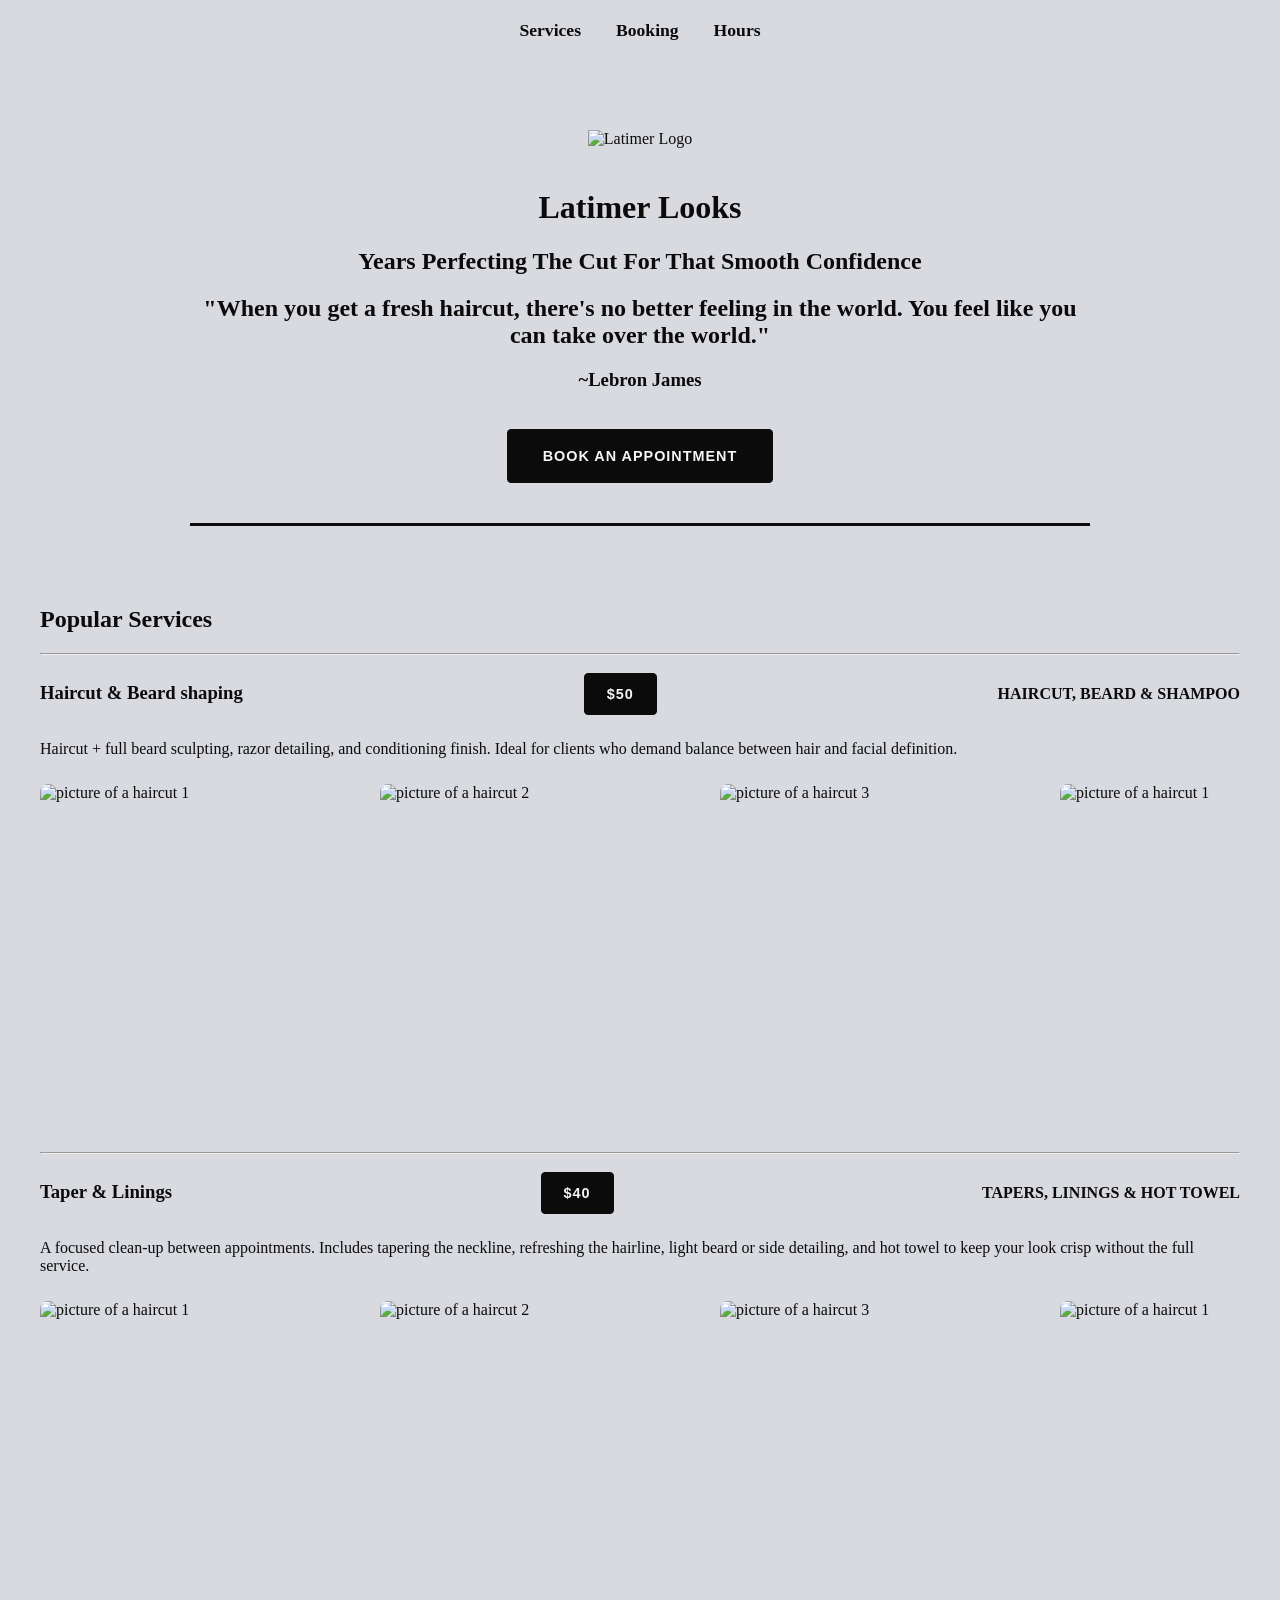
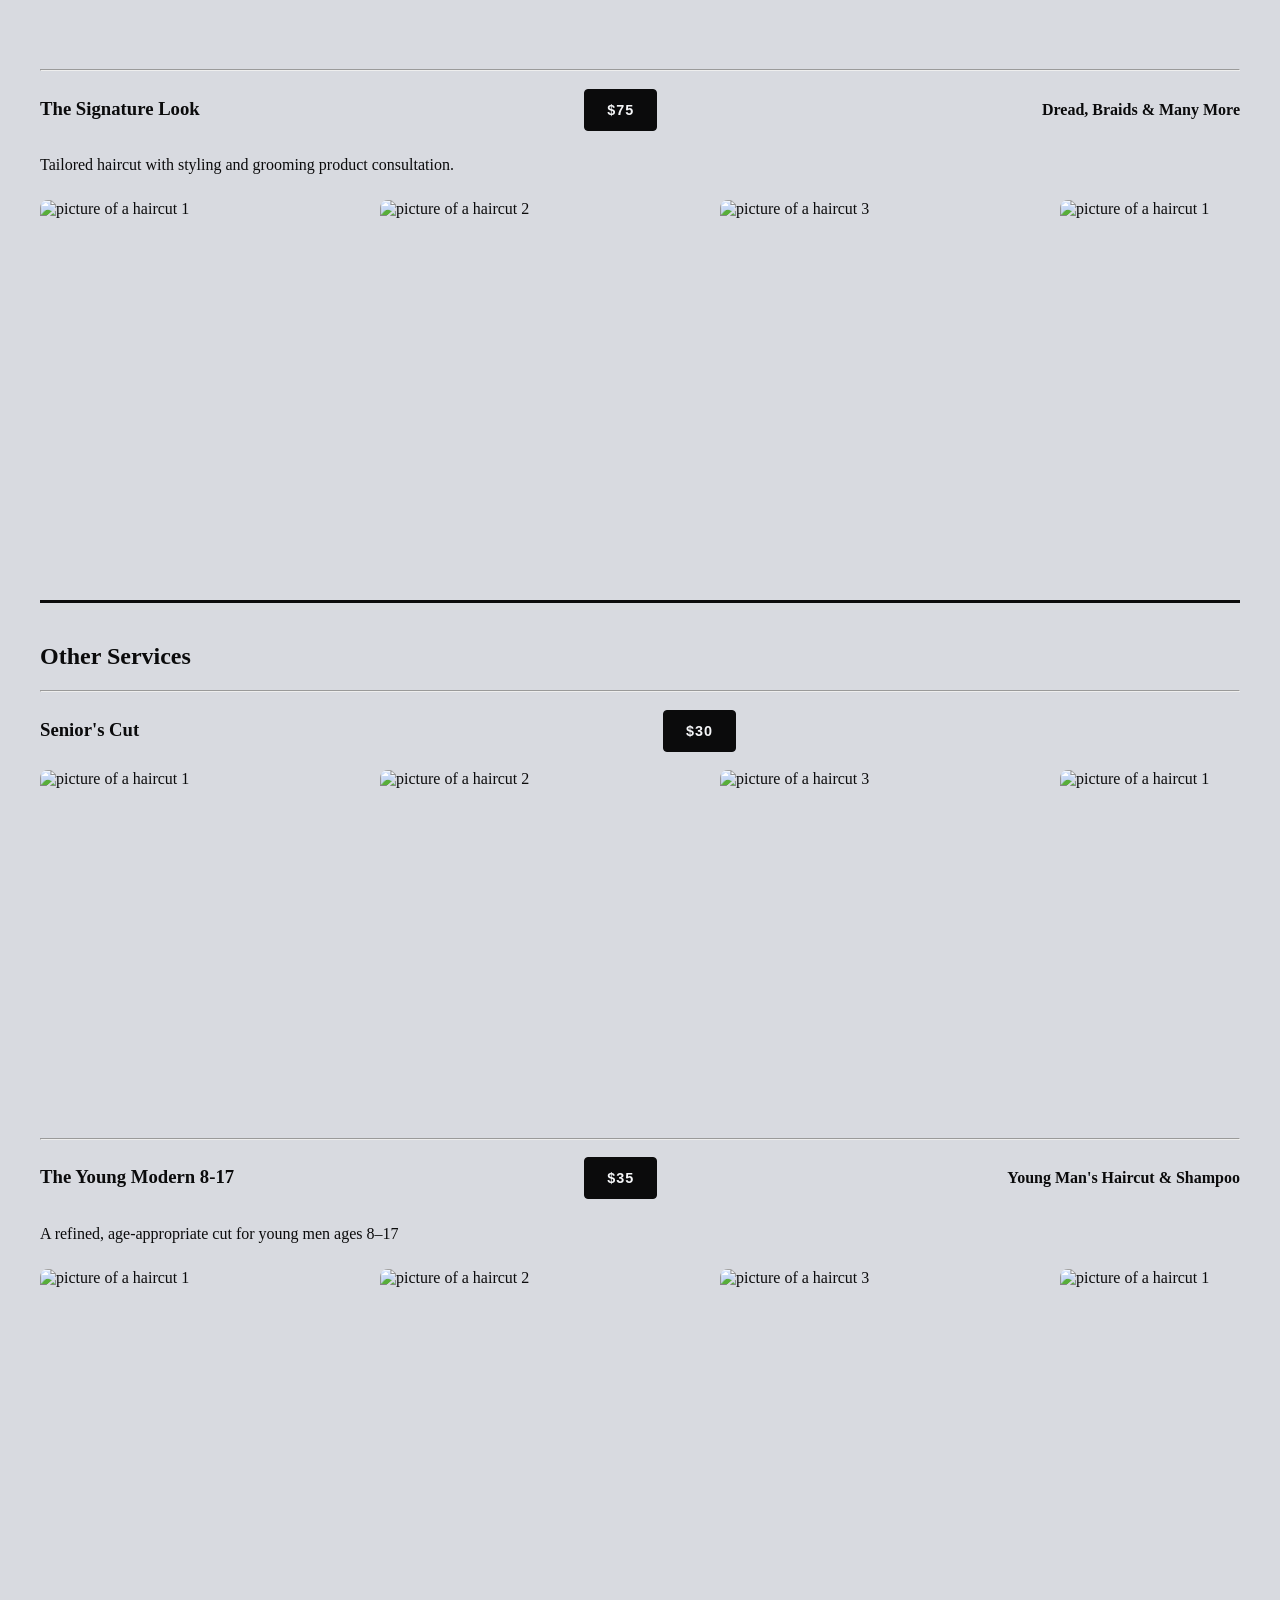
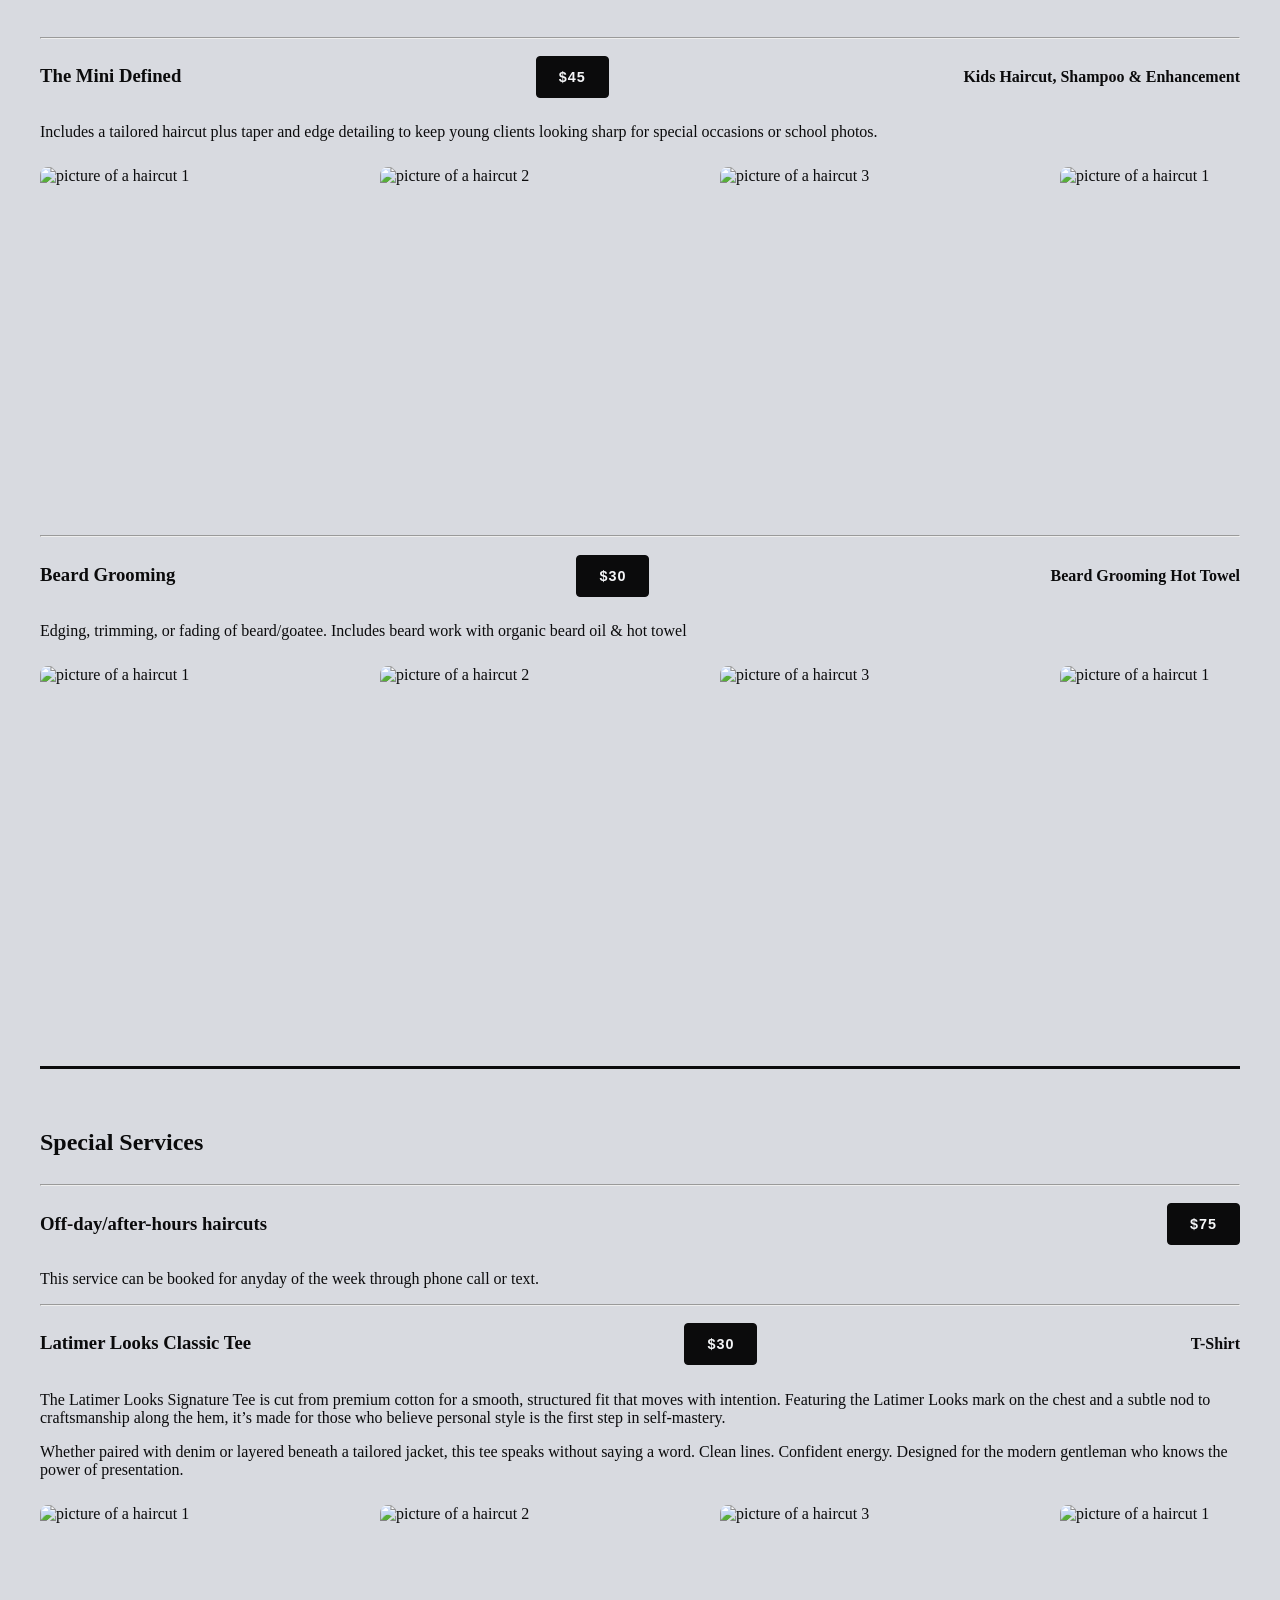
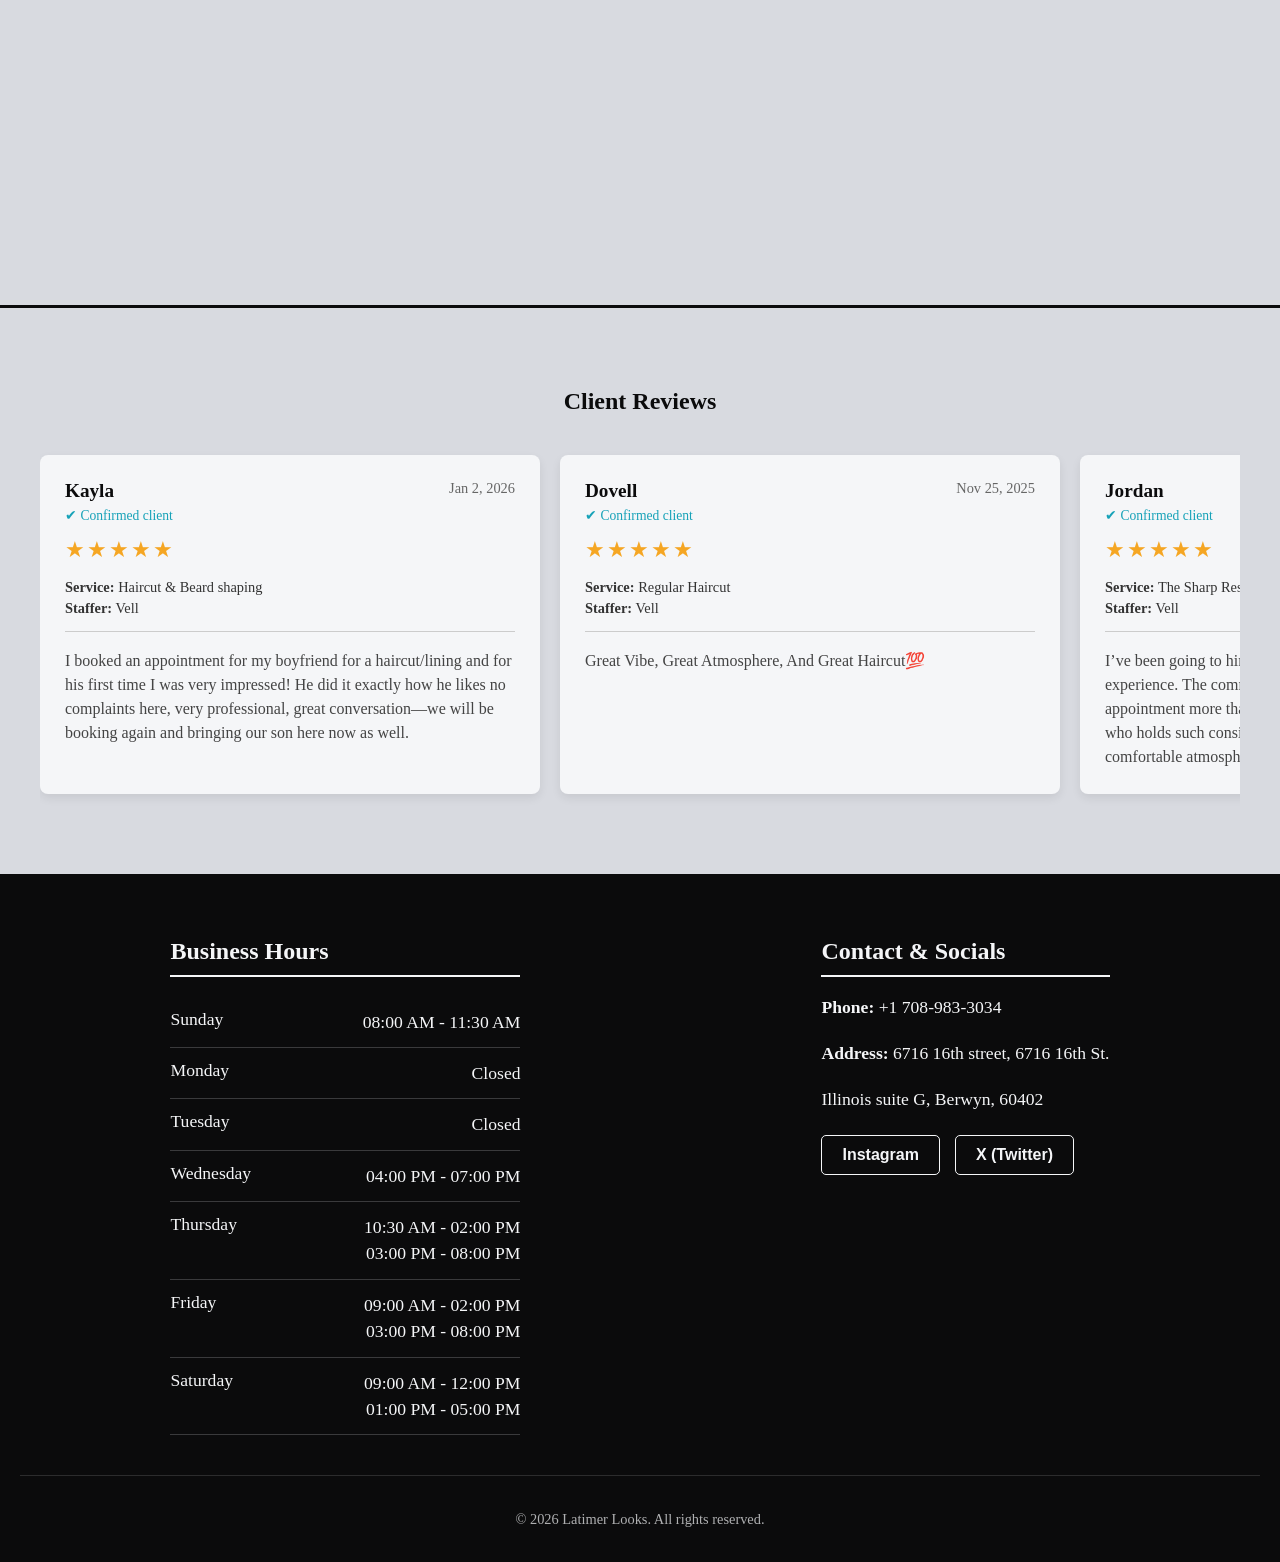
==== templates/index.html @ a0e7fbe9 "continue" ====
<!DOCTYPE html>
<html lang="en">
<head>
    <meta charset="UTF-8">
    <meta name="viewport" content="width=device-width, initial-scale=1.0">
    <title>Latimer Looks</title>
    <link rel="stylesheet" href="../static/style.css">
    <link rel="icon" type="image/png" href="../static/images/logo.png">
</head>
<body>
    
    <!-- STICKY NAVIGATION -->
    <nav id="sticky-nav" class="sticky-nav">
        <a href="#top" class="nav-brand">
            <img src="static/images/logo.png" alt="Latimer Logo">
        </a>
        <div class="nav-links">
            <a href="#services">Services</a>
            <a href="#top">Booking</a>
            <a href="#hours">Hours</a>
        </div>
        <button class="nav-book-action" data-cal-link="latimer-cuts" data-cal-config='{"layout":"month_view"}'>Book Appointment</button>
    </nav>

    <!-- HERO SECTION -->
    <header class="hero" id="top">
        <div class="first-header-line"></div>
        
        <div class="header-content">
            <div class="logo">
                <img src="static/images/logo.png" alt="Latimer Logo">
            </div>
            <h1>Latimer Looks</h1>
            <h2>Years Perfecting The Cut For That Smooth Confidence</h2>
            
            <div class="quote-nav">
                <h2 class="quote">
                    "When you get a fresh haircut, there's no better feeling in the world. You feel like you can take over the world."
                </h2>
                <h3 class="quoter">
                    ~Lebron James
                </h3>
            </div>

            <button id="main-book-btn" data-cal-link="latimeer-cuts" data-cal-config='{"layout":"month_view"}'>
                Book an appointment
            </button>

            <hr class="divider">
        </div>
    </header>
    
    <!-- MAIN CONTENT / SERVICES -->
    <section class="main-content">
        <div class="popular" id="services">
            <h2>Popular Services</h2>
            <hr>
            <div class="service-header">
                <h3>Haircut & Beard shaping </h3>
                <button>$50</button>
                <h4>HAIRCUT, BEARD & SHAMPOO</h4>
            </div>
            <p>Haircut + full beard sculpting, razor detailing, and conditioning finish. Ideal for clients 
                who demand balance between hair and facial definition.</p>
            <div class="carousel">
                <div class="carousel-track">
                    <img src="static/images/H&B1.png" alt="picture of a haircut 1">
                    <img src="static/images/H&B2.png" alt="picture of a haircut 2">
                    <img src="static/images/H&B3.png" alt="picture of a haircut 3">
                    <img src="static/images/H&B1.png" alt="picture of a haircut 1">
                    <img src="static/images/H&B2.png" alt="picture of a haircut 2">
                    <img src="static/images/H&B3.png" alt="picture of a haircut 3">
                </div>
            </div>

            <hr>
            <div class="service-header">
                <h3>Taper & Linings</h3>
                <button>$40</button>
                <h4>TAPERS, LININGS & HOT TOWEL</h4>
            </div>
            <p>A focused clean-up between appointments. Includes tapering the neckline, refreshing the hairline, 
                light beard or side detailing, and hot towel to keep your look crisp without the full service.</p>
            <div class="carousel">
                <div class="carousel-track">
                    <img src="static/images/T&P1.png" alt="picture of a haircut 1">
                    <img src="static/images/T&P2.png" alt="picture of a haircut 2">
                    <img src="static/images/T&P3.png" alt="picture of a haircut 3">
                    <img src="static/images/T&P1.png" alt="picture of a haircut 1">
                    <img src="static/images/T&P2.png" alt="picture of a haircut 2">
                    <img src="static/images/T&P3.png" alt="picture of a haircut 3">
                </div>
            </div>
        
            <hr>
            <div class="service-header">
                <h3>The Signature Look</h3>
                <button>$75</button>
                <h4> Dread, Braids & Many More </h4>
            </div>
            <p>Tailored haircut with styling and grooming product consultation.</p>
            <div class="carousel">
                <div class="carousel-track">
                    <img src="static/images/PC1.png" alt="picture of a haircut 1">
                    <img src="static/images/PC2.png" alt="picture of a haircut 2">
                    <img src="static/images/PC3.png" alt="picture of a haircut 3">
                    <img src="static/images/PC1.png" alt="picture of a haircut 1">
                    <img src="static/images/PC2.png" alt="picture of a haircut 2">
                    <img src="static/images/PC3.png" alt="picture of a haircut 3">
                </div>
            </div>
        </div>

        <div class="other-services">
            <hr class="divider">
            <h2>Other Services</h2>
            <hr>
            <div class="service-header">
                <h3>Senior's Cut</h3>
                <button>$30</button>
            </div>
            <div class="carousel">
                <div class="carousel-track">
                    <img src="static/images/PC1.png" alt="picture of a haircut 1">
                    <img src="static/images/PC2.png" alt="picture of a haircut 2">
                    <img src="static/images/PC3.png" alt="picture of a haircut 3">
                    <img src="static/images/PC1.png" alt="picture of a haircut 1">
                    <img src="static/images/PC2.png" alt="picture of a haircut 2">
                    <img src="static/images/PC3.png" alt="picture of a haircut 3">
                </div>
            </div>

            <hr>
            <div class="service-header">
                <h3>The Young Modern 8-17</h3>
                <button>$35</button>
                <h4> Young Man's Haircut & Shampoo </h4>
            </div>
            <p>A refined, age-appropriate cut for young men ages 8–17</p>
            <div class="carousel">
                <div class="carousel-track">
                    <img src="static/images/PC1.png" alt="picture of a haircut 1">
                    <img src="static/images/PC2.png" alt="picture of a haircut 2">
                    <img src="static/images/PC3.png" alt="picture of a haircut 3">
                    <img src="static/images/PC1.png" alt="picture of a haircut 1">
                    <img src="static/images/PC2.png" alt="picture of a haircut 2">
                    <img src="static/images/PC3.png" alt="picture of a haircut 3">
                </div>
            </div>
                
            <hr>
            <div class="service-header">
                <h3>The Mini Defined</h3>
                <button>$45</button>
                <h4> Kids Haircut, Shampoo & Enhancement </h4>
            </div>
            <p>Includes a tailored haircut plus taper and edge detailing to keep young clients 
                looking sharp for special occasions or school photos.</p>
            <div class="carousel">
                <div class="carousel-track">
                    <img src="static/images/PC1.png" alt="picture of a haircut 1">
                    <img src="static/images/PC2.png" alt="picture of a haircut 2">
                    <img src="static/images/PC3.png" alt="picture of a haircut 3">
                    <img src="static/images/PC1.png" alt="picture of a haircut 1">
                    <img src="static/images/PC2.png" alt="picture of a haircut 2">
                    <img src="static/images/PC3.png" alt="picture of a haircut 3">
                </div>
            </div>
                
            <hr>
            <div class="service-header">
                <h3>Beard Grooming</h3>
                <button>$30</button>
                <h4> Beard Grooming Hot Towel </h4>
            </div>
            <p>Edging, trimming, or fading of beard/goatee. 
                Includes beard work with organic beard oil & hot towel</p>
            <div class="carousel">
                <div class="carousel-track">
                    <img src="static/images/PC1.png" alt="picture of a haircut 1">
                    <img src="static/images/PC2.png" alt="picture of a haircut 2">
                    <img src="static/images/PC3.png" alt="picture of a haircut 3">
                    <img src="static/images/PC1.png" alt="picture of a haircut 1">
                    <img src="static/images/PC2.png" alt="picture of a haircut 2">
                    <img src="static/images/PC3.png" alt="picture of a haircut 3">
                </div>
            </div>
        </div>

        <div class="special-servies">
            <hr class="divider">
            <div class="service-header">
                <h2>Special Services</h2>
            </div>
            <hr>
            <div class="after-hours">
                <h3>Off-day/after-hours haircuts</h3>
                <button>$75</button>
            </div>
            <div>
                <div class="after-hours-text">
                    <p>This service can be booked for anyday of the week through phone call or text. </p>
                </div>
            </div>

            <hr>
            <div class="service-header">
                <h3>Latimer Looks Classic Tee</h3>
                <button>$30</button>
                <h4> T-Shirt </h4>
            </div>
            <p>The Latimer Looks Signature Tee is cut from premium cotton for a smooth, structured fit that moves with intention. 
                Featuring the Latimer Looks mark on the chest and a subtle nod to craftsmanship along the hem, 
                it’s made for those who believe personal style is the first step in self-mastery.</p>
            <p>Whether paired with denim or layered beneath a tailored jacket, this tee speaks without saying a word. Clean lines. Confident energy. 
            Designed for the modern gentleman who knows the power of presentation.</p>
            <div class="carousel">
                <div class="carousel-track">
                    <img src="static/images/TS1.png" alt="picture of a haircut 1">
                    <img src="static/images/TS2.png" alt="picture of a haircut 2">
                    <img src="static/images/TS3.png" alt="picture of a haircut 3">
                    <img src="static/images/TS1.png" alt="picture of a haircut 1">
                    <img src="static/images/TS2.png" alt="picture of a haircut 2">
                    <img src="static/images/TS3.png" alt="picture of a T-Shirt">
                </div>
            </div>
        </div>
    </section>
    
    <hr class="divider">

    <!-- REVIEWS SECTION -->
    <section class="testimonials">
        <h2 style="text-align: center;">Client Reviews</h2>
        
        <div class="testimonial-carousel">
            <div class="testimonial-track">
                
                <div class="review-card">
                    <div class="review-header">
                        <div class="reviewer-info">
                            <h4>Kayla</h4>
                            <span class="verified">✔ Confirmed client</span>
                        </div>
                        <span class="review-date">Jan 2, 2026</span>
                    </div>
                    <div class="stars">★★★★★</div>
                    <div class="review-meta">
                        <p><strong>Service:</strong> Haircut & Beard shaping</p>
                        <p><strong>Staffer:</strong> Vell</p>
                    </div>
                    <p class="review-text">I booked an appointment for my boyfriend for a haircut/lining and for his first time I was very impressed! He did it exactly how he likes no complaints here, very professional, great conversation—we will be booking again and bringing our son here now as well.</p>
                </div>

                <div class="review-card">
                    <div class="review-header">
                        <div class="reviewer-info">
                            <h4>Dovell</h4>
                            <span class="verified">✔ Confirmed client</span>
                        </div>
                        <span class="review-date">Nov 25, 2025</span>
                    </div>
                    <div class="stars">★★★★★</div>
                    <div class="review-meta">
                        <p><strong>Service:</strong> Regular Haircut</p>
                        <p><strong>Staffer:</strong> Vell</p>
                    </div>
                    <p class="review-text">Great Vibe, Great Atmosphere, And Great Haircut💯</p>
                </div>

                <div class="review-card">
                    <div class="review-header">
                        <div class="reviewer-info">
                            <h4>Jordan</h4>
                            <span class="verified">✔ Confirmed client</span>
                        </div>
                        <span class="review-date">Nov 12, 2025</span>
                    </div>
                    <div class="stars">★★★★★</div>
                    <div class="review-meta">
                        <p><strong>Service:</strong> The Sharp Reset</p>
                        <p><strong>Staffer:</strong> Vell</p>
                    </div>
                    <p class="review-text">I’ve been going to him for years now, and every visit is always a great experience. The communication and conversation make each appointment more than just a haircut. It’s very rare to find someone who holds such consistency and creates such a positive and comfortable atmosphere.</p>
                </div>

                <div class="review-card">
                    <div class="review-header">
                        <div class="reviewer-info">
                            <h4>Jeff</h4>
                            <span class="verified">✔ Confirmed client</span>
                        </div>
                        <span class="review-date">Oct 10, 2024</span>
                    </div>
                    <div class="stars">★★★★★</div>
                    <div class="review-meta">
                        <p><strong>Service:</strong> Hair cut and Beard Grooming</p>
                        <p><strong>Staffer:</strong> Vell</p>
                    </div>
                    <p class="review-text">A 5-star service. I've been twice now and would def recommend. Great service and great people skills, use of natural products, very knowledgeable and super consistent.</p>
                </div>

                <!-- DUPLICATE REVIEWS FOR INFINITE SCROLL LOOP -->
                <div class="review-card">
                    <div class="review-header">
                        <div class="reviewer-info">
                            <h4>Kayla</h4>
                            <span class="verified">✔ Confirmed client</span>
                        </div>
                        <span class="review-date">Jan 2, 2026</span>
                    </div>
                    <div class="stars">★★★★★</div>
                    <div class="review-meta">
                        <p><strong>Service:</strong> Haircut & Beard shaping</p>
                        <p><strong>Staffer:</strong> Vell</p>
                    </div>
                    <p class="review-text">I booked an appointment for my boyfriend for a haircut/lining and for his first time I was very impressed! He did it exactly how he likes no complaints here, very professional, great conversation—we will be booking again and bringing our son here now as well.</p>
                </div>

                <div class="review-card">
                    <div class="review-header">
                        <div class="reviewer-info">
                            <h4>Dovell</h4>
                            <span class="verified">✔ Confirmed client</span>
                        </div>
                        <span class="review-date">Nov 25, 2025</span>
                    </div>
                    <div class="stars">★★★★★</div>
                    <div class="review-meta">
                        <p><strong>Service:</strong> Regular Haircut</p>
                        <p><strong>Staffer:</strong> Vell</p>
                    </div>
                    <p class="review-text">Great Vibe, Great Atmosphere, And Great Haircut💯</p>
                </div>

                <div class="review-card">
                    <div class="review-header">
                        <div class="reviewer-info">
                            <h4>Jordan</h4>
                            <span class="verified">✔ Confirmed client</span>
                        </div>
                        <span class="review-date">Nov 12, 2025</span>
                    </div>
                    <div class="stars">★★★★★</div>
                    <div class="review-meta">
                        <p><strong>Service:</strong> The Sharp Reset</p>
                        <p><strong>Staffer:</strong> Vell</p>
                    </div>
                    <p class="review-text">I’ve been going to him for years now, and every visit is always a great experience. The communication and conversation make each appointment more than just a haircut. It’s very rare to find someone who holds such consistency and creates such a positive and comfortable atmosphere.</p>
                </div>

                <div class="review-card">
                    <div class="review-header">
                        <div class="reviewer-info">
                            <h4>Jeff</h4>
                            <span class="verified">✔ Confirmed client</span>
                        </div>
                        <span class="review-date">Oct 10, 2024</span>
                    </div>
                    <div class="stars">★★★★★</div>
                    <div class="review-meta">
                        <p><strong>Service:</strong> Hair cut and Beard Grooming</p>
                        <p><strong>Staffer:</strong> Vell</p>
                    </div>
                    <p class="review-text">A 5-star service. I've been twice now and would def recommend. Great service and great people skills, use of natural products, very knowledgeable and super consistent.</p>
                </div>

            </div>
        </div>
    </section>
    
    <!-- FOOTER SECTION -->
    <footer id="hours">
        <div class="footer-container">
            <div class="business-hours">
                <h3>Business Hours</h3>
                <ul>
                    <li><span>Sunday</span> <span>08:00 AM - 11:30 AM</span></li>
                    <li><span>Monday</span> <span>Closed</span></li>
                    <li><span>Tuesday</span> <span>Closed</span></li>
                    <li><span>Wednesday</span> <span>04:00 PM - 07:00 PM</span></li>
                    <li><span>Thursday</span> <span>10:30 AM - 02:00 PM<br>03:00 PM - 08:00 PM</span></li>
                    <li><span>Friday</span> <span>09:00 AM - 02:00 PM<br>03:00 PM - 08:00 PM</span></li>
                    <li><span>Saturday</span> <span>09:00 AM - 12:00 PM<br>01:00 PM - 05:00 PM</span></li>
                </ul>
            </div>
            
            <div class="footer-contact">
                <h3>Contact & Socials</h3>
                <p><strong>Phone:</strong> +1 708-983-3034</p>
                <p><strong>Address:</strong> 6716 16th street, 6716 16th St. </p>
                <p>Illinois suite G, Berwyn, 60402 </p>
                <div class="social-links">
                    <a href="https://www.instagram.com/latimer_grovell/">Instagram</a>
                    <a href="[Insert X Link]" target="_blank">X (Twitter)</a>
                </div>
            </div>
        </div>
        
        <div class="footer-bottom">
            <p>&copy; 2026 Latimer Looks. All rights reserved.</p>
        </div>
    </footer>

    <!-- STICKY NAV SCRIPT -->
    <script>
        document.addEventListener("DOMContentLoaded", () => {
            const stickyNav = document.getElementById("sticky-nav");
            const heroButton = document.getElementById("main-book-btn");

            window.addEventListener("scroll", () => {
                const buttonRect = heroButton.getBoundingClientRect();
                if (buttonRect.bottom < 0) {
                    stickyNav.classList.add("scrolled");
                } else {
                    stickyNav.classList.remove("scrolled");
                }
            });
        });
    </script>

    <!-- CAL.COM EMBED SCRIPT -->
<script type="text/javascript">
    (function (C, A, L) { let p = function (a, ar) { a.q.push(ar); }; let d = C.document; C.Cal = C.Cal || function () { let t = C.Cal; if (!t.init) { t.infns = []; t.init = function () { t.infns.push(arguments); }; } (t.q = t.q || []).push(arguments); }; let n = d.createElement("script"); n.async = true; n.src = L; d.head.appendChild(n); })(window, 0, "https://app.cal.com/embed/embed.js");
</script>
</body>
</html>
---- static/style.css ----
/* --- GLOBAL STYLES --- */

html {
    scroll-behavior: smooth;
}

body {
    background-color: #D8DAE0;
    color: #0B0B0C;  
    font-family: Serif, "Geometric Sans-Serif", sans-serif;
    margin: 0;
    padding: 0;
    overflow-x: hidden;
}

/* --- BUTTON STYLES (REFINED & PROFESSIONAL) --- */

button {
    background-color: #0B0B0C;
    color: #F5F6F8;
    border: 1px solid #0B0B0C;
    transition: all 0.3s ease;
    cursor: pointer;
    font-family: "Geometric Sans-Serif", sans-serif;
    text-transform: uppercase;
    font-size: 0.9rem;
    font-weight: 600;
    letter-spacing: 1px;
    border-radius: 4px;
}

.hero button {
    padding: 18px 35px;
    margin-top: 20px;
}

.main-content button {
    padding: 12px 22px;
    display: flex;
    align-items: center;
    margin: 0 auto;
}

button:hover {
    background-color: #F5F6F8;
    color: #0B0B0C;
    transform: translateY(-3px);
    box-shadow: 0 8px 15px rgba(11, 11, 12, 0.2);
}

.after-hours button {
    margin-left: auto;
    margin-right: 0 !important;
}

/* --- STICKY NAVIGATION --- */

.hero {
    padding: 110px 20px 20px; /* Top padding pushed down to account for nav */
}

.sticky-nav {
    position: fixed;
    top: 0;
    left: 0;
    width: 100%;
    padding: 20px 40px;
    display: flex;
    justify-content: center; 
    align-items: center;
    z-index: 1000;
    background-color: #D8DAE0; 
    transition: all 0.4s ease;
    box-sizing: border-box;
}

.sticky-nav .nav-brand {
    position: absolute;
    left: 10px;
    opacity: 0;
    visibility: hidden;
    transition: all 0.4s ease;
}

.sticky-nav .nav-brand img {
    width: 45px;
    height: auto;
    display: block;
}

.sticky-nav .nav-links {
    display: flex;
    gap: 35px;
}

.sticky-nav .nav-links a {
    text-decoration: none;
    color: #0B0B0C;
    font-weight: bold;
    font-size: 1.1rem;
    transition: color 0.3s ease;
}

.sticky-nav .nav-links a:hover {
    color: #777;
}

.sticky-nav .nav-book-action {
    position: absolute;
    right: 10px;
    opacity: 0;
    visibility: hidden;
    padding: 10px 20px;
    font-size: 0.85rem;
    border-radius: 4px;
    margin: 0;
    transition: opacity 0.4s ease, right 0.4s ease, visibility 0.4s ease, background-color 0.3s ease, color 0.3s ease, transform 0.3s ease;
}

/* Scrolled State for Sticky Nav */
.sticky-nav.scrolled {
    background-color: #0B0B0C;
    padding: 15px 40px;
    box-shadow: 0 4px 15px rgba(0, 0, 0, 0.2);
}

.sticky-nav.scrolled .nav-links a {
    color: #F5F6F8;
}

.sticky-nav.scrolled .nav-links a:hover {
    color: #D8DAE0;
    opacity: 0.7;
}

.sticky-nav.scrolled .nav-brand {
    opacity: 1;
    visibility: visible;
    left: 40px; 
}

.sticky-nav.scrolled .nav-book-action {
    opacity: 1;
    visibility: visible;
    right: 40px;
    background-color: #F5F6F8;
    color: #0B0B0C;
    border: 1px solid #F5F6F8;
}

.sticky-nav.scrolled .nav-book-action:hover {
    background-color: #D8DAE0;
    transform: translateY(-2px);
    box-shadow: 0 4px 10px rgba(245, 246, 248, 0.3);
}

/* --- HERO & CONTENT LAYOUT --- */

.header-content {
    text-align: center;
    max-width: 900px;
    margin: 0 auto;
}

.logo img {
    width: 180px;
    padding: 20px;
}

hr.divider, .service-divider {
    border: none;
    height: 3px;
    background-color: #0B0B0C;
    margin: 40px 0px;
}

.main-content {
    max-width: 1200px;
    margin: 0 auto;
    padding-left: 20px;
    padding-right: 20px;
}

.main-content img {
    width: 40%;
}

.service-header {
    display: flex;
    align-items: baseline;
    gap: 20px;
    flex-wrap: wrap;
}

.after-hours {
    display: flex;
    align-items: center;
    justify-content: space-between;
    width: 100%;
}

/* --- IMAGE CAROUSEL STYLES --- */

.carousel {
    width: 100%;
    overflow: hidden; 
    padding: 10px 0;
}

.carousel-track {
    display: flex;
    width: max-content; 
    animation: marquee 15s linear infinite; 
}

.carousel:hover .carousel-track {
    animation-play-state: paused;
}

.carousel-track img {
    width: 320px;            
    height: 350px;
    object-fit: cover;
    border-radius: 8px;
    margin-right: 20px;       
    flex-shrink: 0;
}

@keyframes marquee {
    0% { transform: translateX(0); }
    100% { transform: translateX(-50%); }
}

/* --- TESTIMONIAL CAROUSEL STYLES --- */

.testimonials {
    padding: 20px;
    overflow: hidden;
    max-width: 1200px;
    margin: 0 auto;
}

.testimonial-carousel {
    width: 100%;
    overflow: hidden;
    padding: 20px 0;
}

.testimonial-track {
    display: flex;
    width: max-content; 
    animation: marquee 25s linear infinite; 
}

.testimonial-carousel:hover .testimonial-track {
    animation-play-state: paused;
}

.review-card {
    background-color: #F5F6F8;
    width: 450px; 
    padding: 25px;
    border-radius: 8px;
    margin-right: 20px;
    box-shadow: 0 4px 10px rgba(11, 11, 12, 0.08);
    flex-shrink: 0;
    display: flex;
    flex-direction: column;
    gap: 12px;
}

.review-header {
    display: flex;
    justify-content: space-between;
    align-items: flex-start;
}

.reviewer-info h4 {
    margin: 0 0 5px 0;
    font-size: 1.2rem;
    color: #0B0B0C;
}

.verified {
    font-size: 0.85rem;
    color: #17a2b8; 
    display: block;
}

.review-date {
    font-size: 0.9rem;
    color: #666;
}

.stars {
    color: #f5a623; 
    letter-spacing: 2px;
    font-size: 1.4rem;
}

.review-meta {
    font-size: 0.9rem;
    color: #333;
    border-bottom: 1px solid #ccc;
    padding-bottom: 10px;
    margin-bottom: 5px;
}

.review-meta p {
    margin: 4px 0;
}

.review-text {
    font-size: 1rem;
    line-height: 1.5;
    color: #444;
    margin: 0;
}

/* --- FOOTER STYLES --- */

footer {
    background-color: #0B0B0C;
    color: #F5F6F8;
    padding: 40px 20px 20px;
    margin-top: 40px;
}

.footer-container {
    display: flex;
    justify-content: space-around;
    flex-wrap: wrap;
    gap: 40px;
    max-width: 1200px;
    margin: 0 auto;
}

.business-hours h3, .footer-contact h3 {
    border-bottom: 2px solid #F5F6F8;
    padding-bottom: 10px;
    margin-bottom: 20px;
    font-size: 1.5rem;
}

.business-hours ul {
    list-style: none;
    padding: 0;
    margin: 0;
    width: 350px;
}

.business-hours li {
    display: flex;
    justify-content: space-between;
    align-items: flex-start;
    padding: 12px 0;
    border-bottom: 1px solid rgba(245, 246, 248, 0.2);
    font-size: 1.1rem;
}

.business-hours li span:last-child {
    text-align: right;
    line-height: 1.5;
}

.footer-contact p {
    font-size: 1.1rem;
    margin-bottom: 25px;
}

.social-links {
    display: flex;
    gap: 15px;
}

.social-links a {
    color: #F5F6F8;
    text-decoration: none;
    padding: 10px 20px;
    border: 1px solid #F5F6F8;
    border-radius: 5px;
    transition: background-color 0.4s ease, color 0.4s ease;
    font-family: "Geometric Sans-Serif", sans-serif;
    font-weight: 600;
}

.social-links a:hover {
    background-color: #F5F6F8;
    color: #0B0B0C;
}

.footer-bottom {
    text-align: center;
    margin-top: 40px;
    padding-top: 20px;
    border-top: 1px solid rgba(245, 246, 248, 0.2);
    font-size: 0.9rem;
    opacity: 0.7;
}

/* =========================================
   RESPONSIVE MEDIA QUERIES (MOBILE & TABLET)
   ========================================= */

@media (max-width: 768px) {
    /* Navigation adjustments */
    .sticky-nav {
        padding: 15px 20px;
        justify-content: space-between;
    }

    .sticky-nav .nav-links {
        gap: 15px;
    }

    .sticky-nav .nav-links a {
        font-size: 0.95rem;
    }

    .sticky-nav.scrolled .nav-brand {
        left: 20px;
    }

    .sticky-nav.scrolled .nav-book-action {
        right: 20px;
        padding: 8px 12px;
        font-size: 0.75rem;
    }

    /* Hero section */
    .hero {
        padding-top: 80px;
    }

    .hero h1 {
        font-size: 2rem;
    }

    .hero h2 {
        font-size: 1.1rem;
    }

    .quote {
        font-size: 1rem !important;
    }

    /* Service headers stacking */
    .service-header {
        flex-direction: column;
        align-items: flex-start;
        gap: 10px;
    }

    .after-hours {
        flex-direction: column;
        align-items: flex-start;
        gap: 15px;
    }

    .after-hours button {
        margin-left: 0 !important;
        width: 100%;
    }

    /* Carousel image sizing for mobile screens */
    .carousel-track img {
        width: 240px;
        height: 280px;
        margin-right: 15px;
    }

    /* Testimonials & Review cards */
    .review-card {
        width: 300px;
        padding: 18px;
    }

    /* Footer adjustments */
    .footer-container {
        flex-direction: column;
        gap: 30px;
    }

    .business-hours ul {
        width: 100%;
    }
}

@media (max-width: 480px) {
    .sticky-nav .nav-links {
        display: none; /* Hide standard nav links on extra small screens if space is critical, or keep them compact */
    }

    .sticky-nav {
        justify-content: flex-end;
    }

    .sticky-nav .nav-book-action {
        position: static;
        opacity: 1;
        visibility: visible;
    }
}
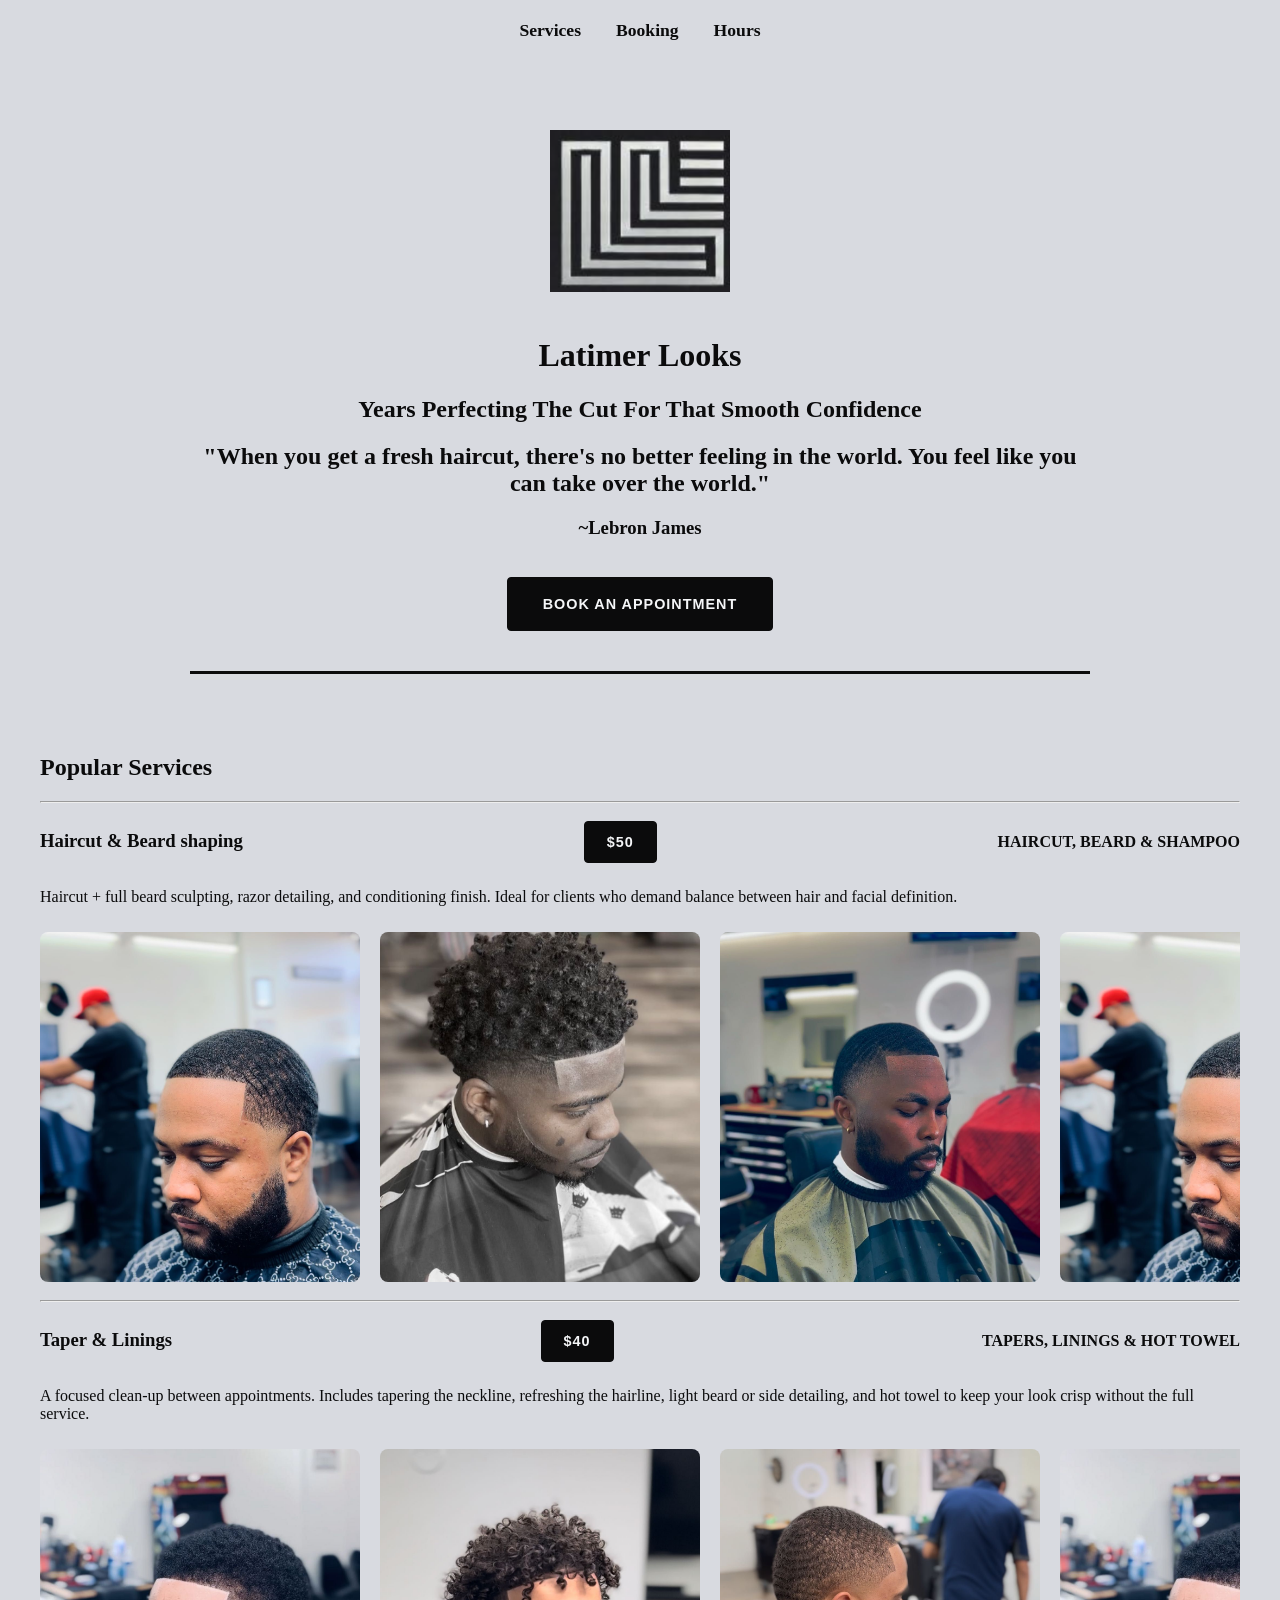
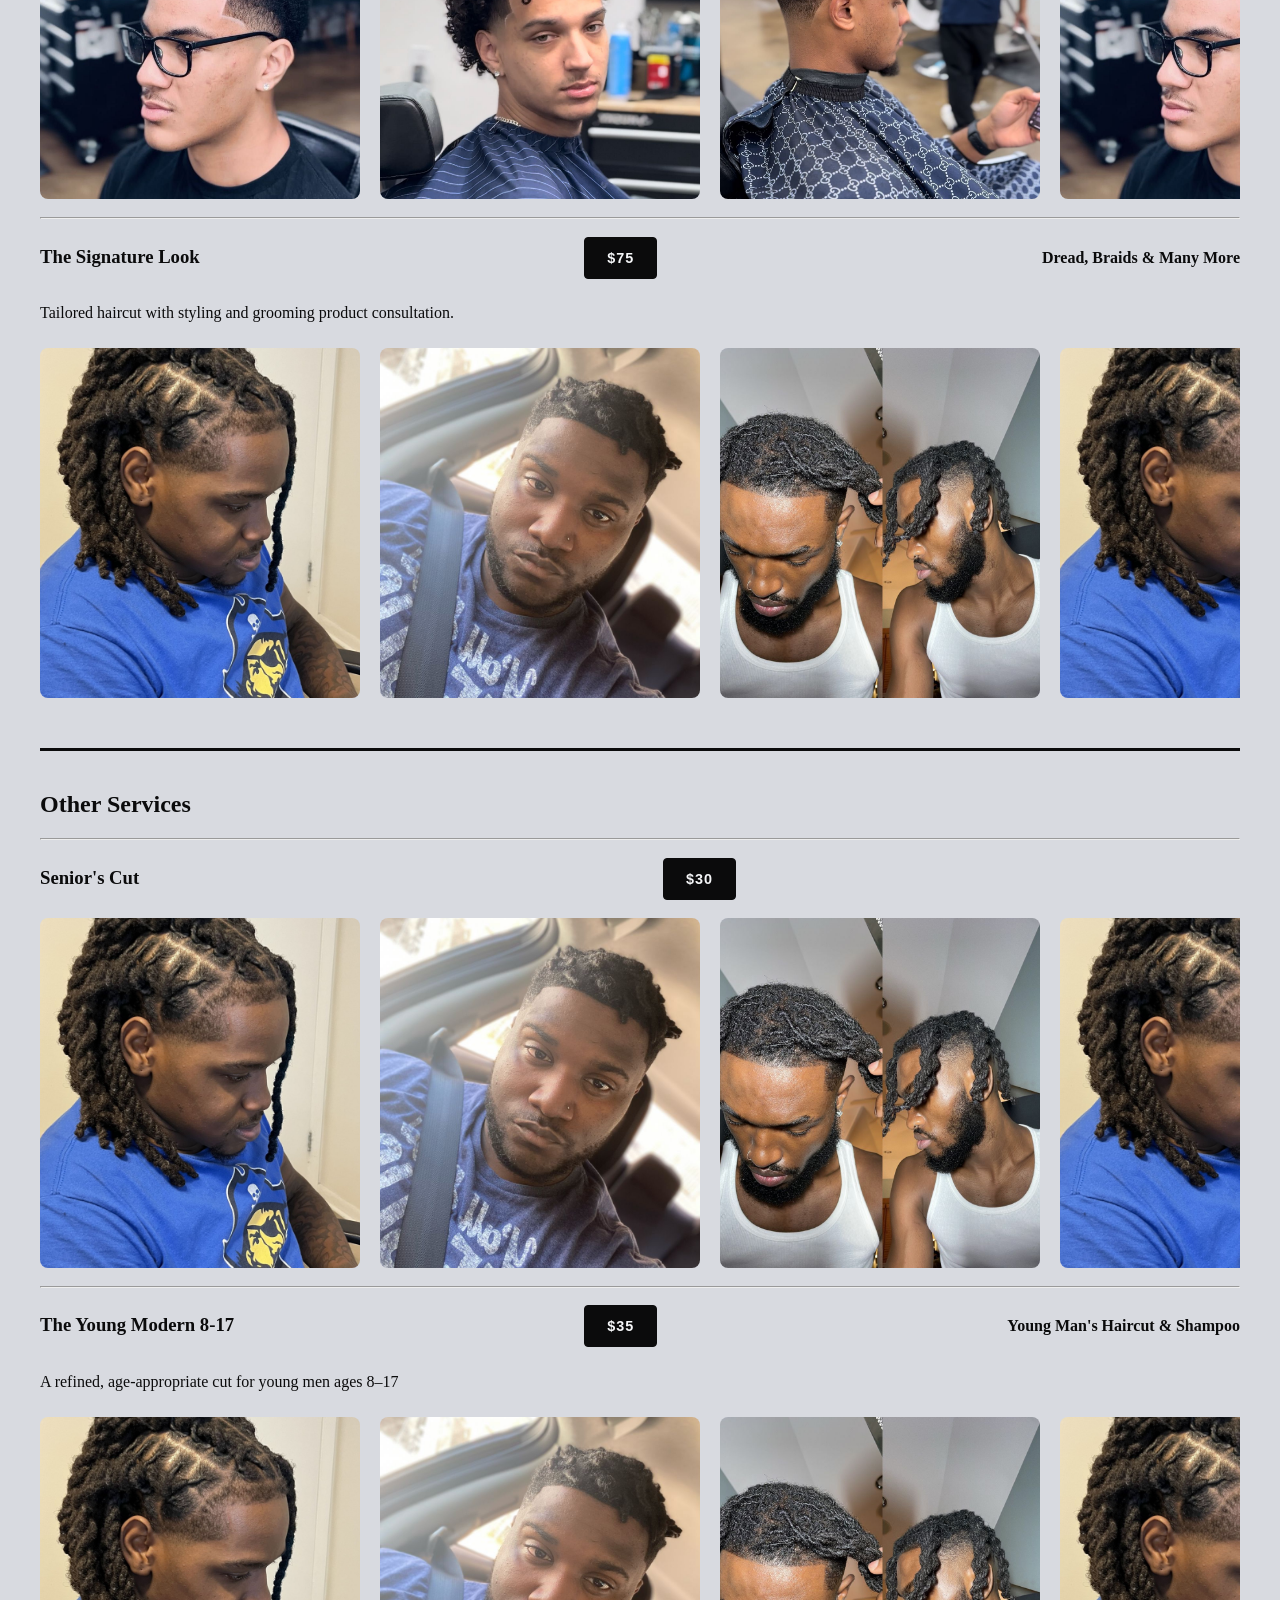
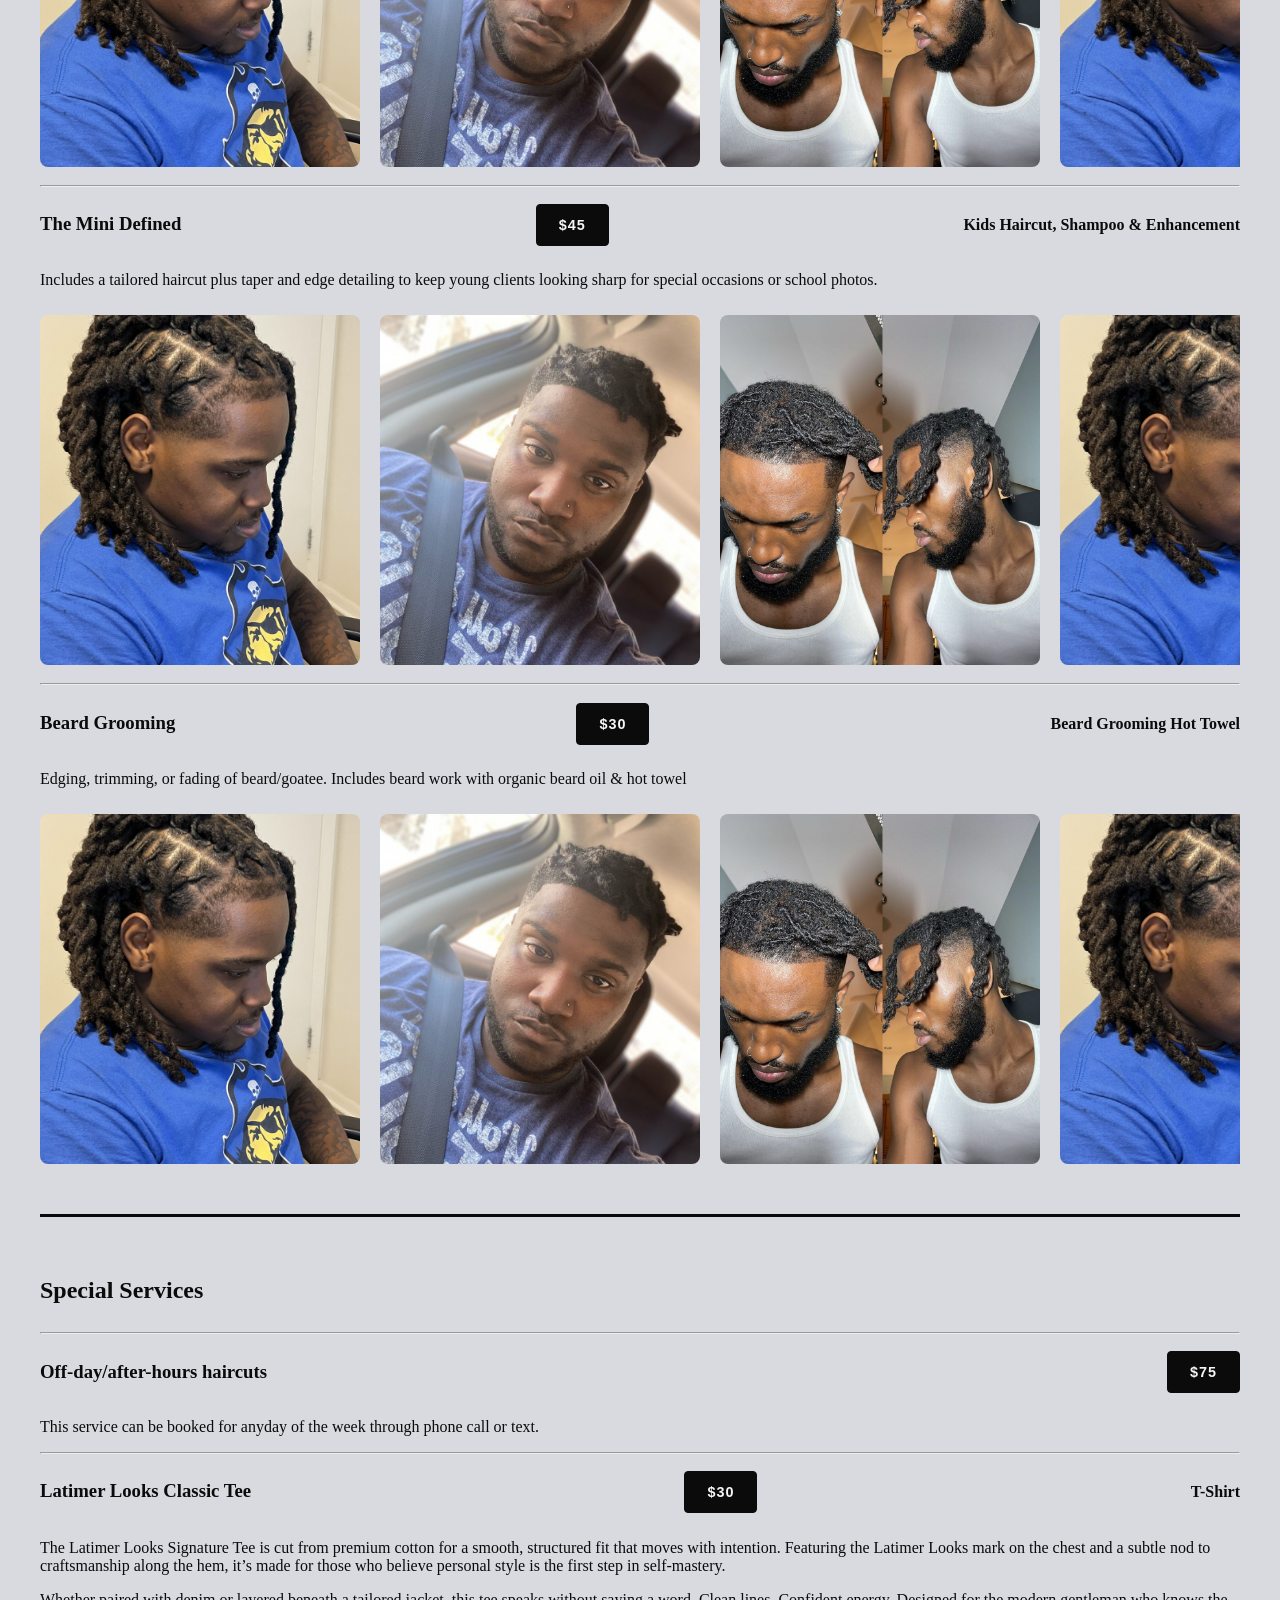
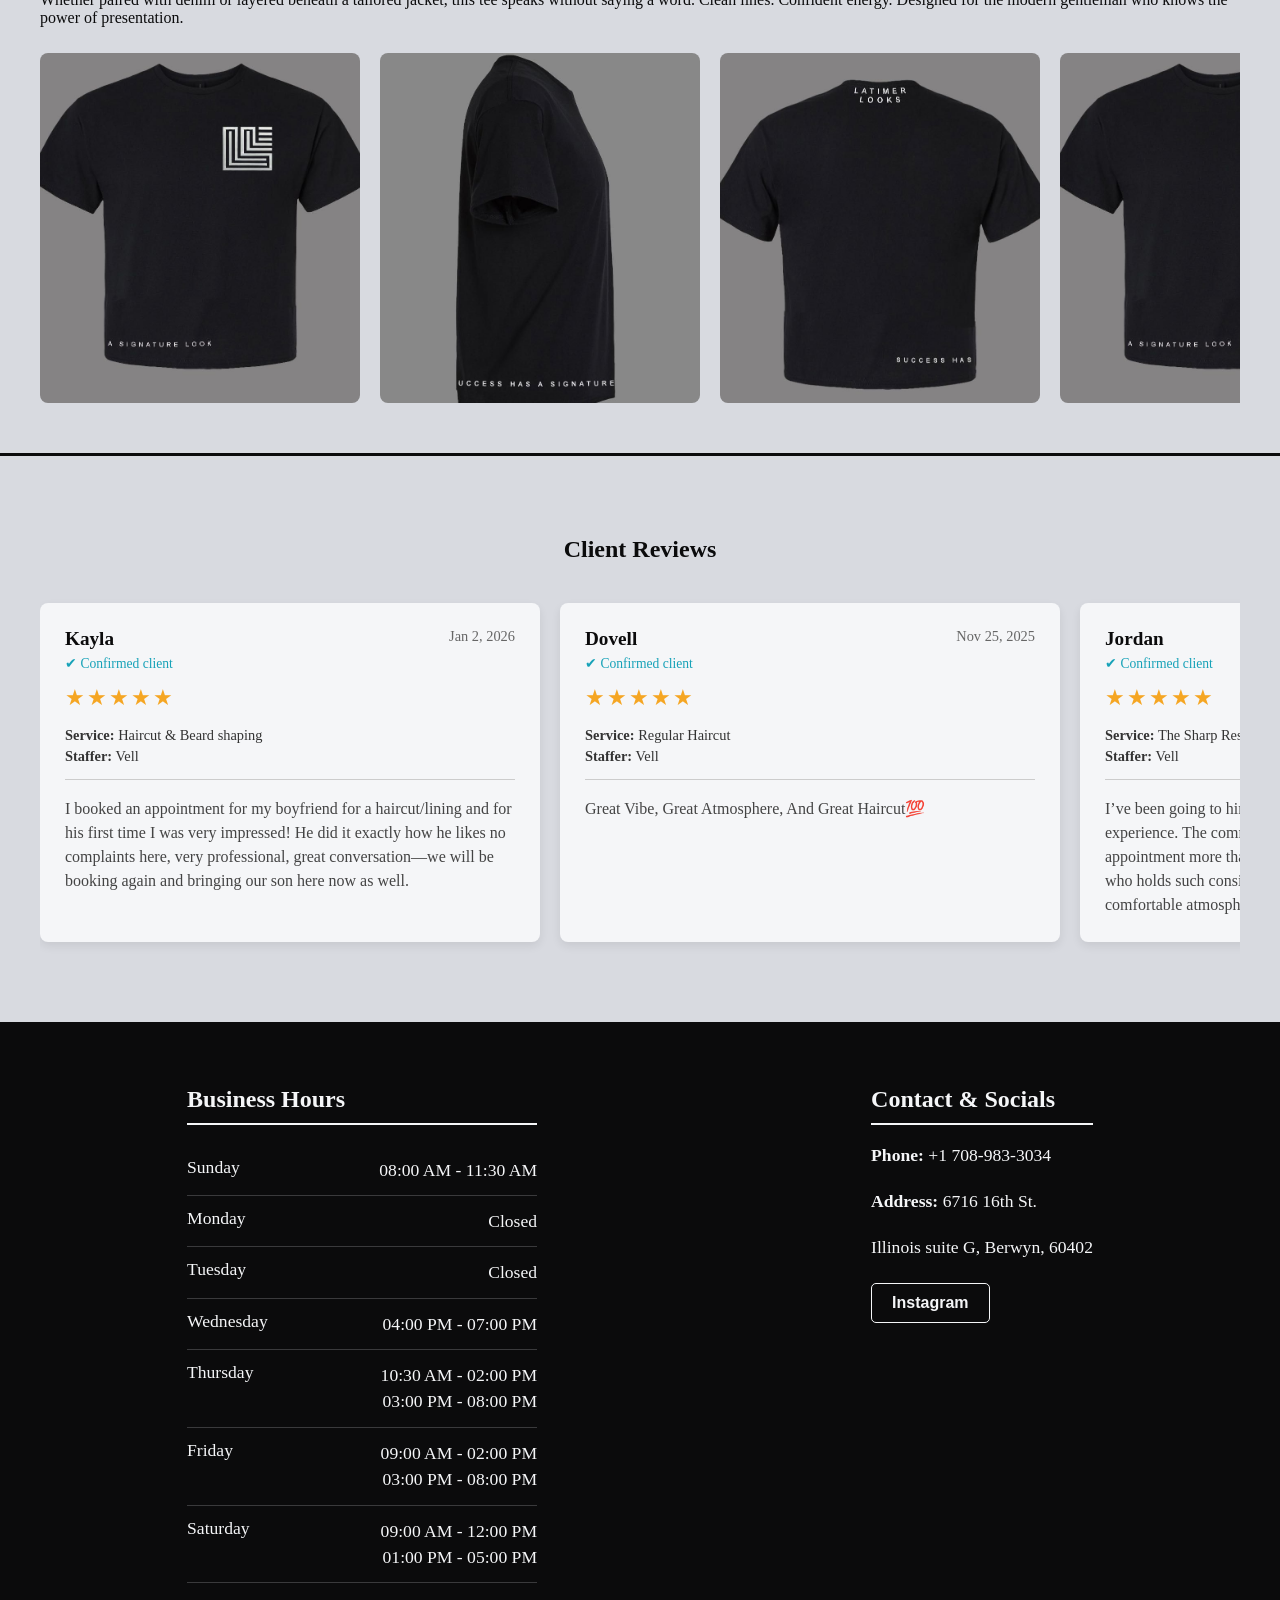
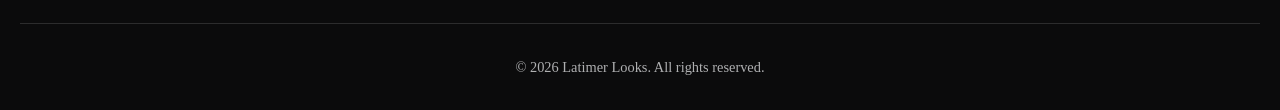
==== commit a946026c: "stable square integration(use claude" ====
--- a/templates/index.html
+++ b/templates/index.html
@@ -12,14 +12,14 @@
     <!-- STICKY NAVIGATION -->
     <nav id="sticky-nav" class="sticky-nav">
         <a href="#top" class="nav-brand">
-            <img src="static/images/logo.png" alt="Latimer Logo">
+            <img src="../static/images/logo.png" alt="Latimer Logo">
         </a>
         <div class="nav-links">
             <a href="#services">Services</a>
             <a href="#top">Booking</a>
             <a href="#hours">Hours</a>
         </div>
-        <button class="nav-book-action" data-cal-link="latimer-cuts" data-cal-config='{"layout":"month_view"}'>Book Appointment</button>
+        <button class="nav-book-action" onclick="openSquareModal()">Book Appointment</button>
     </nav>
 
     <!-- HERO SECTION -->
@@ -28,7 +28,7 @@
         
         <div class="header-content">
             <div class="logo">
-                <img src="static/images/logo.png" alt="Latimer Logo">
+                <img src="../static/images/logo.png" alt="Latimer Logo">
             </div>
             <h1>Latimer Looks</h1>
             <h2>Years Perfecting The Cut For That Smooth Confidence</h2>
@@ -42,7 +42,7 @@
                 </h3>
             </div>
 
-            <button id="main-book-btn" data-cal-link="latimeer-cuts" data-cal-config='{"layout":"month_view"}'>
+            <button id="main-book-btn" onclick="openSquareModal()">
                 Book an appointment
             </button>
 
@@ -64,12 +64,12 @@
                 who demand balance between hair and facial definition.</p>
             <div class="carousel">
                 <div class="carousel-track">
-                    <img src="static/images/H&B1.png" alt="picture of a haircut 1">
-                    <img src="static/images/H&B2.png" alt="picture of a haircut 2">
-                    <img src="static/images/H&B3.png" alt="picture of a haircut 3">
-                    <img src="static/images/H&B1.png" alt="picture of a haircut 1">
-                    <img src="static/images/H&B2.png" alt="picture of a haircut 2">
-                    <img src="static/images/H&B3.png" alt="picture of a haircut 3">
+                    <img src="../static/images/H&B1.png" alt="picture of a haircut 1">
+                    <img src="../static/images/H&B2.png" alt="picture of a haircut 2">
+                    <img src="../static/images/H&B3.png" alt="picture of a haircut 3">
+                    <img src="../static/images/H&B1.png" alt="picture of a haircut 1">
+                    <img src="../static/images/H&B2.png" alt="picture of a haircut 2">
+                    <img src="../static/images/H&B3.png" alt="picture of a haircut 3">
                 </div>
             </div>
 
@@ -83,12 +83,12 @@
                 light beard or side detailing, and hot towel to keep your look crisp without the full service.</p>
             <div class="carousel">
                 <div class="carousel-track">
-                    <img src="static/images/T&P1.png" alt="picture of a haircut 1">
-                    <img src="static/images/T&P2.png" alt="picture of a haircut 2">
-                    <img src="static/images/T&P3.png" alt="picture of a haircut 3">
-                    <img src="static/images/T&P1.png" alt="picture of a haircut 1">
-                    <img src="static/images/T&P2.png" alt="picture of a haircut 2">
-                    <img src="static/images/T&P3.png" alt="picture of a haircut 3">
+                    <img src="../static/images/T&P1.png" alt="picture of a haircut 1">
+                    <img src="../static/images/T&P2.png" alt="picture of a haircut 2">
+                    <img src="../static/images/T&P3.png" alt="picture of a haircut 3">
+                    <img src="../static/images/T&P1.png" alt="picture of a haircut 1">
+                    <img src="../static/images/T&P2.png" alt="picture of a haircut 2">
+                    <img src="../static/images/T&P3.png" alt="picture of a haircut 3">
                 </div>
             </div>
         
@@ -101,12 +101,12 @@
             <p>Tailored haircut with styling and grooming product consultation.</p>
             <div class="carousel">
                 <div class="carousel-track">
-                    <img src="static/images/PC1.png" alt="picture of a haircut 1">
-                    <img src="static/images/PC2.png" alt="picture of a haircut 2">
-                    <img src="static/images/PC3.png" alt="picture of a haircut 3">
-                    <img src="static/images/PC1.png" alt="picture of a haircut 1">
-                    <img src="static/images/PC2.png" alt="picture of a haircut 2">
-                    <img src="static/images/PC3.png" alt="picture of a haircut 3">
+                    <img src="../static/images/PC1.png" alt="picture of a haircut 1">
+                    <img src="../static/images/PC2.png" alt="picture of a haircut 2">
+                    <img src="../static/images/PC3.png" alt="picture of a haircut 3">
+                    <img src="../static/images/PC1.png" alt="picture of a haircut 1">
+                    <img src="../static/images/PC2.png" alt="picture of a haircut 2">
+                    <img src="../static/images/PC3.png" alt="picture of a haircut 3">
                 </div>
             </div>
         </div>
@@ -121,12 +121,12 @@
             </div>
             <div class="carousel">
                 <div class="carousel-track">
-                    <img src="static/images/PC1.png" alt="picture of a haircut 1">
-                    <img src="static/images/PC2.png" alt="picture of a haircut 2">
-                    <img src="static/images/PC3.png" alt="picture of a haircut 3">
-                    <img src="static/images/PC1.png" alt="picture of a haircut 1">
-                    <img src="static/images/PC2.png" alt="picture of a haircut 2">
-                    <img src="static/images/PC3.png" alt="picture of a haircut 3">
+                    <img src="../static/images/PC1.png" alt="picture of a haircut 1">
+                    <img src="../static/images/PC2.png" alt="picture of a haircut 2">
+                    <img src="../static/images/PC3.png" alt="picture of a haircut 3">
+                    <img src="../static/images/PC1.png" alt="picture of a haircut 1">
+                    <img src="../static/images/PC2.png" alt="picture of a haircut 2">
+                    <img src="../static/images/PC3.png" alt="picture of a haircut 3">
                 </div>
             </div>
 
@@ -139,12 +139,12 @@
             <p>A refined, age-appropriate cut for young men ages 8–17</p>
             <div class="carousel">
                 <div class="carousel-track">
-                    <img src="static/images/PC1.png" alt="picture of a haircut 1">
-                    <img src="static/images/PC2.png" alt="picture of a haircut 2">
-                    <img src="static/images/PC3.png" alt="picture of a haircut 3">
-                    <img src="static/images/PC1.png" alt="picture of a haircut 1">
-                    <img src="static/images/PC2.png" alt="picture of a haircut 2">
-                    <img src="static/images/PC3.png" alt="picture of a haircut 3">
+                    <img src="../static/images/PC1.png" alt="picture of a haircut 1">
+                    <img src="../static/images/PC2.png" alt="picture of a haircut 2">
+                    <img src="../static/images/PC3.png" alt="picture of a haircut 3">
+                    <img src="../static/images/PC1.png" alt="picture of a haircut 1">
+                    <img src="../static/images/PC2.png" alt="picture of a haircut 2">
+                    <img src="../static/images/PC3.png" alt="picture of a haircut 3">
                 </div>
             </div>
                 
@@ -158,12 +158,12 @@
                 looking sharp for special occasions or school photos.</p>
             <div class="carousel">
                 <div class="carousel-track">
-                    <img src="static/images/PC1.png" alt="picture of a haircut 1">
-                    <img src="static/images/PC2.png" alt="picture of a haircut 2">
-                    <img src="static/images/PC3.png" alt="picture of a haircut 3">
-                    <img src="static/images/PC1.png" alt="picture of a haircut 1">
-                    <img src="static/images/PC2.png" alt="picture of a haircut 2">
-                    <img src="static/images/PC3.png" alt="picture of a haircut 3">
+                    <img src="../static/images/PC1.png" alt="picture of a haircut 1">
+                    <img src="../static/images/PC2.png" alt="picture of a haircut 2">
+                    <img src="../static/images/PC3.png" alt="picture of a haircut 3">
+                    <img src="../static/images/PC1.png" alt="picture of a haircut 1">
+                    <img src="../static/images/PC2.png" alt="picture of a haircut 2">
+                    <img src="../static/images/PC3.png" alt="picture of a haircut 3">
                 </div>
             </div>
                 
@@ -177,17 +177,17 @@
                 Includes beard work with organic beard oil & hot towel</p>
             <div class="carousel">
                 <div class="carousel-track">
-                    <img src="static/images/PC1.png" alt="picture of a haircut 1">
-                    <img src="static/images/PC2.png" alt="picture of a haircut 2">
-                    <img src="static/images/PC3.png" alt="picture of a haircut 3">
-                    <img src="static/images/PC1.png" alt="picture of a haircut 1">
-                    <img src="static/images/PC2.png" alt="picture of a haircut 2">
-                    <img src="static/images/PC3.png" alt="picture of a haircut 3">
-                </div>
-            </div>
-        </div>
-
-        <div class="special-servies">
+                    <img src="../static/images/PC1.png" alt="picture of a haircut 1">
+                    <img src="../static/images/PC2.png" alt="picture of a haircut 2">
+                    <img src="../static/images/PC3.png" alt="picture of a haircut 3">
+                    <img src="../static/images/PC1.png" alt="picture of a haircut 1">
+                    <img src="../static/images/PC2.png" alt="picture of a haircut 2">
+                    <img src="../static/images/PC3.png" alt="picture of a haircut 3">
+                </div>
+            </div>
+        </div>
+
+        <div class="special-services">
             <hr class="divider">
             <div class="service-header">
                 <h2>Special Services</h2>
@@ -216,12 +216,12 @@
             Designed for the modern gentleman who knows the power of presentation.</p>
             <div class="carousel">
                 <div class="carousel-track">
-                    <img src="static/images/TS1.png" alt="picture of a haircut 1">
-                    <img src="static/images/TS2.png" alt="picture of a haircut 2">
-                    <img src="static/images/TS3.png" alt="picture of a haircut 3">
-                    <img src="static/images/TS1.png" alt="picture of a haircut 1">
-                    <img src="static/images/TS2.png" alt="picture of a haircut 2">
-                    <img src="static/images/TS3.png" alt="picture of a T-Shirt">
+                    <img src="../static/images/TS1.png" alt="picture of a haircut 1">
+                    <img src="../static/images/TS2.png" alt="picture of a haircut 2">
+                    <img src="../static/images/TS3.png" alt="picture of a haircut 3">
+                    <img src="../static/images/TS1.png" alt="picture of a haircut 1">
+                    <img src="../static/images/TS2.png" alt="picture of a haircut 2">
+                    <img src="../static/images/TS3.png" alt="picture of a T-Shirt">
                 </div>
             </div>
         </div>
@@ -388,11 +388,10 @@
             <div class="footer-contact">
                 <h3>Contact & Socials</h3>
                 <p><strong>Phone:</strong> +1 708-983-3034</p>
-                <p><strong>Address:</strong> 6716 16th street, 6716 16th St. </p>
+                <p><strong>Address:</strong> 6716 16th St. </p>
                 <p>Illinois suite G, Berwyn, 60402 </p>
                 <div class="social-links">
                     <a href="https://www.instagram.com/latimer_grovell/">Instagram</a>
-                    <a href="[Insert X Link]" target="_blank">X (Twitter)</a>
                 </div>
             </div>
         </div>
@@ -402,26 +401,110 @@
         </div>
     </footer>
 
-    <!-- STICKY NAV SCRIPT -->
+    <!-- SQUARE POPUP MODAL HTML -->
+    <div id="squareModal" class="square-modal-overlay" onclick="closeSquareModalOutside(event)">
+        <div class="square-modal-content">
+            <button class="square-modal-close" onclick="closeSquareModal()">&times;</button>
+            <h3 class="square-modal-title">Book Appointment</h3>
+            <div id="square-widget-container"></div>
+        </div>
+    </div>
+
+    <!-- STICKY NAV & MODAL SCRIPT -->
     <script>
         document.addEventListener("DOMContentLoaded", () => {
             const stickyNav = document.getElementById("sticky-nav");
             const heroButton = document.getElementById("main-book-btn");
 
             window.addEventListener("scroll", () => {
-                const buttonRect = heroButton.getBoundingClientRect();
-                if (buttonRect.bottom < 0) {
-                    stickyNav.classList.add("scrolled");
-                } else {
-                    stickyNav.classList.remove("scrolled");
+                if (heroButton) {
+                    const buttonRect = heroButton.getBoundingClientRect();
+                    if (buttonRect.bottom < 0) {
+                        stickyNav.classList.add("scrolled");
+                    } else {
+                        stickyNav.classList.remove("scrolled");
+                    }
                 }
             });
         });
+
+        // Square's booking script attaches its own floating button/iframe
+        // directly to <body> with fixed positioning, ignoring whatever
+        // container it's placed in. This observer catches anything Square
+        // injects, strips its fixed positioning, and relocates it into our
+        // own centered modal instead of letting it float at the bottom.
+        let squareObserverStarted = false;
+        let squareNodeCaptured = false;
+
+        function startSquareObserver(container, modal) {
+            if (squareObserverStarted) return;
+            squareObserverStarted = true;
+
+            const observer = new MutationObserver((mutations) => {
+                mutations.forEach((mutation) => {
+                    mutation.addedNodes.forEach((node) => {
+                        if (node.nodeType !== 1) return; // elements only
+                        if (modal.contains(node)) return; // ignore our own modal markup
+
+                        const idOrClass = `${node.id || ""} ${node.className || ""}`.toLowerCase();
+                        const isSquareNode =
+                            idOrClass.includes("square") ||
+                            (node.tagName === "IFRAME" && node.src && node.src.includes("square"));
+
+                        if (isSquareNode) {
+                            // Strip Square's own fixed/floating positioning
+                            node.style.setProperty("position", "relative", "important");
+                            node.style.setProperty("top", "auto", "important");
+                            node.style.setProperty("bottom", "auto", "important");
+                            node.style.setProperty("left", "auto", "important");
+                            node.style.setProperty("right", "auto", "important");
+                            node.style.setProperty("width", "100%", "important");
+                            node.style.setProperty("max-width", "100%", "important");
+                            node.style.setProperty("margin", "0", "important");
+                            node.style.setProperty("z-index", "auto", "important");
+
+                            container.appendChild(node);
+                            squareNodeCaptured = true;
+                            container.classList.remove("loading");
+                        }
+                    });
+                });
+            });
+
+            observer.observe(document.body, { childList: true, subtree: false });
+        }
+
+        function openSquareModal() {
+            // 1. Make the modal container visible (display: flex)
+            const modal = document.getElementById("squareModal");
+            const container = document.getElementById("square-widget-container");
+            modal.classList.add("active");
+
+            startSquareObserver(container, modal);
+
+            // 2. Wait for the browser to finish rendering layout dimensions, then load the script
+            setTimeout(() => {
+                if (!squareNodeCaptured && !container.dataset.loaded) {
+                    container.classList.add("loading");
+                    container.dataset.loaded = "true";
+                    const script = document.createElement("script");
+                    script.src = "https://square.site/appointments/buyer/widget/afsck7l1iqjsab/LC7KBJYP1JQA5.js";
+                    script.async = true;
+                    document.body.appendChild(script);
+                }
+            }, 50);
+        }
+
+        function closeSquareModal() {
+            document.getElementById("squareModal").classList.remove("active");
+        }
+
+        function closeSquareModalOutside(event) {
+            const modalContent = document.querySelector(".square-modal-content");
+            if (!modalContent.contains(event.target)) {
+                closeSquareModal();
+            }
+        }
     </script>
-
-    <!-- CAL.COM EMBED SCRIPT -->
-<script type="text/javascript">
-    (function (C, A, L) { let p = function (a, ar) { a.q.push(ar); }; let d = C.document; C.Cal = C.Cal || function () { let t = C.Cal; if (!t.init) { t.infns = []; t.init = function () { t.infns.push(arguments); }; } (t.q = t.q || []).push(arguments); }; let n = d.createElement("script"); n.async = true; n.src = L; d.head.appendChild(n); })(window, 0, "https://app.cal.com/embed/embed.js");
-</script>
 </body>
 </html>
--- a/static/style.css
+++ b/static/style.css
@@ -1,4 +1,3 @@
-/* --- GLOBAL STYLES --- */
 
 html {
     scroll-behavior: smooth;
@@ -500,4 +499,70 @@
         opacity: 1;
         visibility: visible;
     }
+}
+/* --- SQUARE MODAL STYLES --- */
+/* --- SQUARE MODAL STYLES --- */
+
+.square-modal-overlay {
+    display: none; /* Completely hidden and removed from layout when closed */
+    position: fixed;
+    top: 0;
+    left: 0;
+    width: 100%;
+    height: 100%;
+    background-color: rgba(0, 0, 0, 0.7);
+    z-index: 9999;
+    justify-content: center;
+    align-items: center;
+}
+
+.square-modal-overlay.active {
+    display: flex; /* Turns on flexbox only when modal is opened */
+}
+
+.square-modal-content {
+    background: #fff;
+    padding: 25px 20px 20px 20px;
+    border-radius: 8px;
+    width: 90%;
+    max-width: 600px;
+    max-height: 90vh;
+    overflow-y: auto;
+    position: relative;
+}
+
+.square-modal-close {
+    position: absolute;
+    top: 10px;
+    right: 15px;
+    background: none;
+    border: none;
+    font-size: 24px;
+    cursor: pointer;
+    color: #000;
+}
+
+.square-modal-title {
+    margin-top: 0;
+    margin-bottom: 15px;
+    text-align: center;
+    font-family: "Geometric Sans-Serif", sans-serif;
+    color: #0B0B0C;
+}
+
+#square-widget-container {
+    min-height: 200px;
+}
+
+#square-widget-container.loading {
+    display: flex;
+    align-items: center;
+    justify-content: center;
+    color: #666;
+    font-family: "Geometric Sans-Serif", sans-serif;
+    font-size: 0.95rem;
+}
+
+#square-widget-container.loading::after {
+    content: "Loading booking calendar...";
 }
